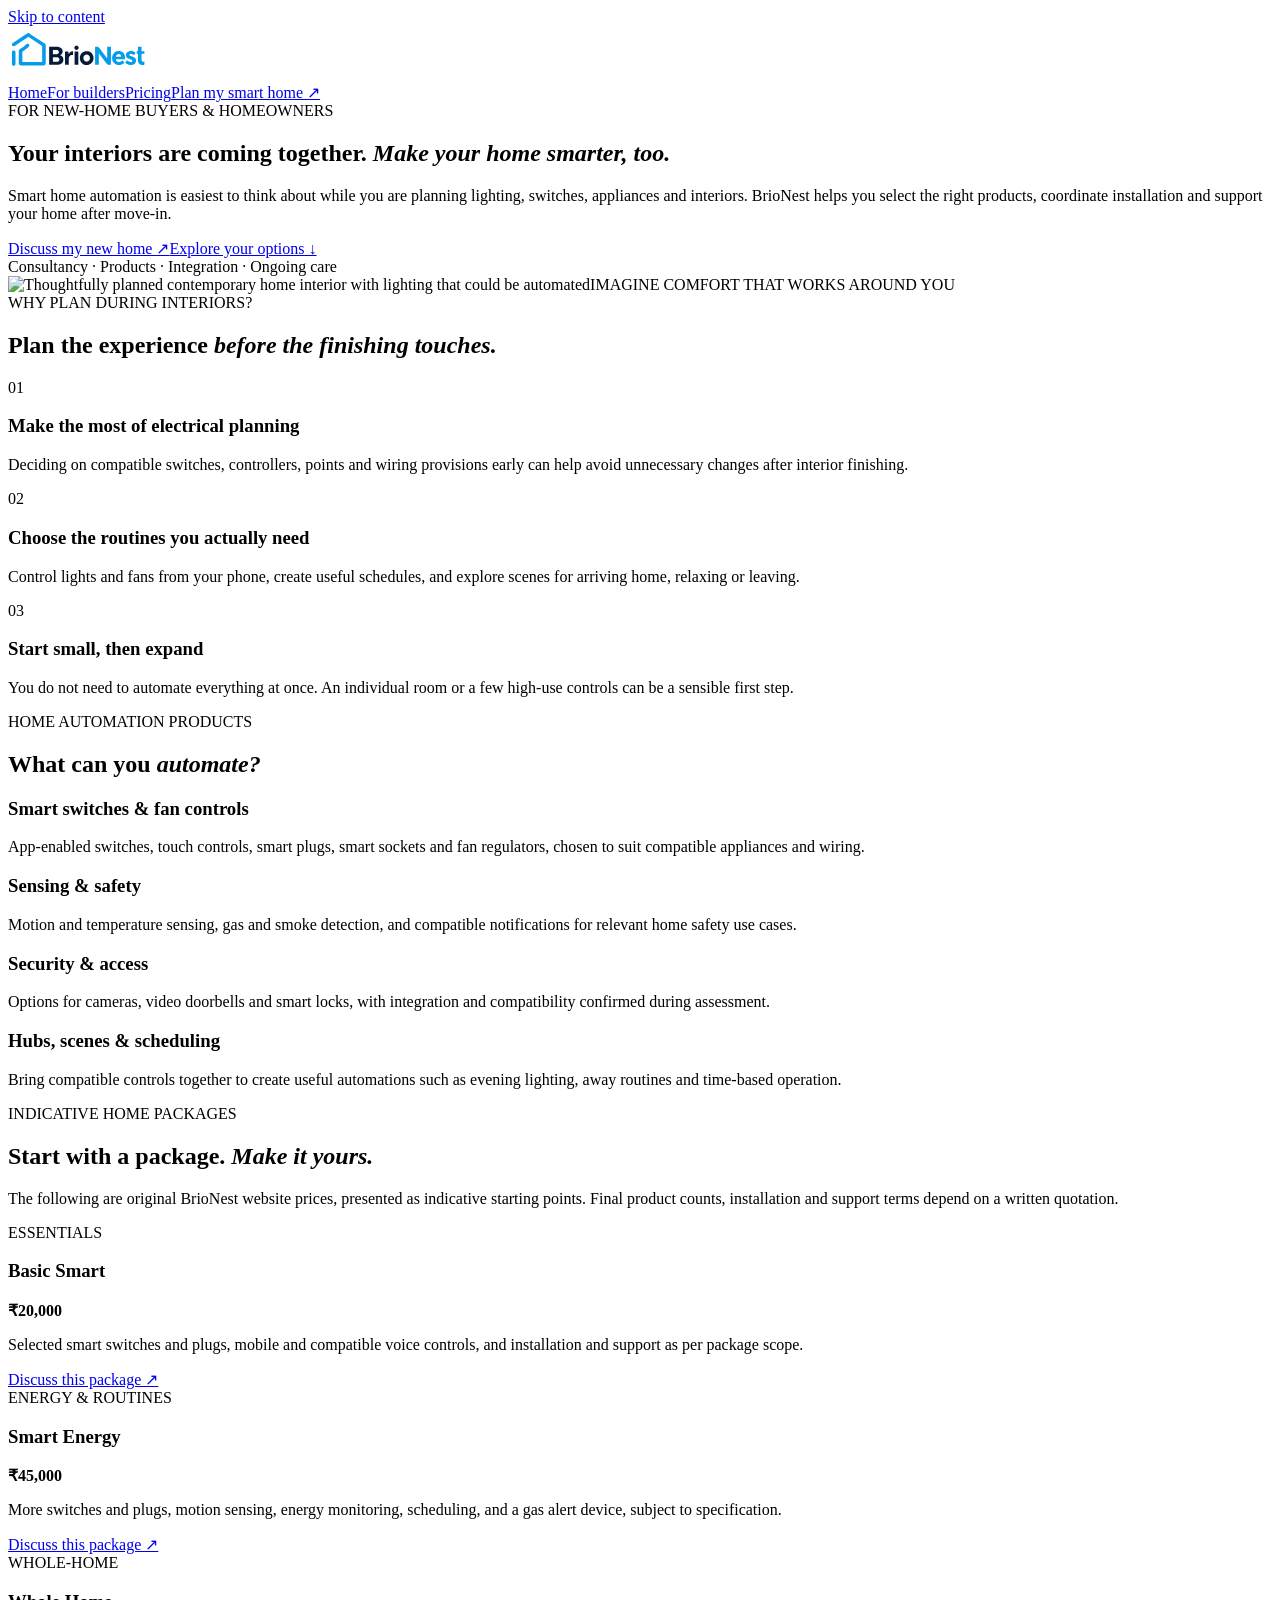
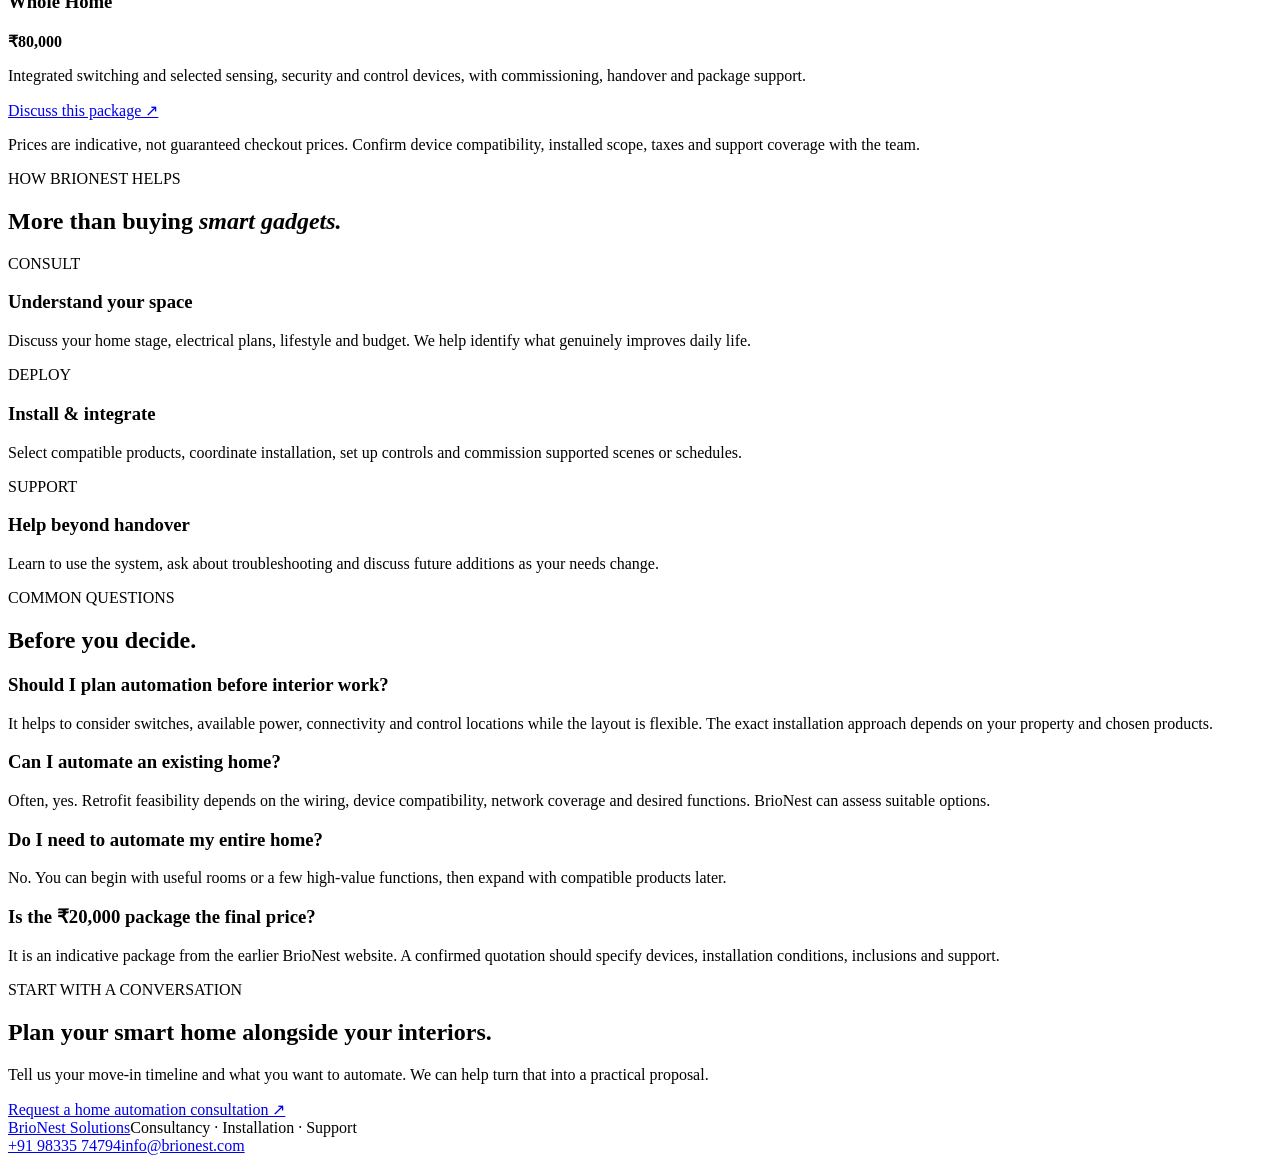
==== home-automation/index.html @ eeca2c8c "seo: create intent-specific home-automation/index.html" ====
<!doctype html>
<html lang="en"><head><meta charset="utf-8"><meta name="viewport" content="width=device-width,initial-scale=1">
<meta name="theme-color" content="#142c2b">
<title>Home Automation for New Homes & Interiors | BrioNest</title>
<meta name="description" content="Planning your new home or interiors? Explore smart switches, app control, lighting, sensors and professional home automation installation with BrioNest.">
<link rel="icon" href="../favicon.svg" type="image/svg+xml">
<link rel="preconnect" href="https://fonts.googleapis.com"><link rel="preconnect" href="https://fonts.gstatic.com" crossorigin>
<link href="https://fonts.googleapis.com/css2?family=DM+Sans:wght@400;500;600;700&family=Manrope:wght@400;500;600;700;800&family=Instrument+Serif:ital@0;1&display=swap" rel="stylesheet">
<link rel="stylesheet" href="../seo.css"></head>
<body>
<a class="skip" href="#content">Skip to content</a>
<header class="sub-header"><a class="logo" href="../" aria-label="BrioNest homepage"><img src="../brand-logo.svg" alt="BrioNest" width="140" height="53"></a><nav aria-label="Site navigation"><a href="../">Home</a><a href="../smart-ready-apartments/">For builders</a><a href="../#pricing">Pricing</a><a class="top-cta" href="../?audience=homeowner#contact">Plan my smart home ↗</a></nav></header>
<main id="content">
<section class="sub-hero"><div class="wrap sub-hero-grid"><div><div class="kicker">FOR NEW-HOME BUYERS & HOMEOWNERS</div><h1>Your interiors are coming together. <em>Make your home smarter, too.</em></h1><p>Smart home automation is easiest to think about while you are planning lighting, switches, appliances and interiors. BrioNest helps you select the right products, coordinate installation and support your home after move-in.</p><div class="actions"><a class="btn" href="../?audience=homeowner#contact">Discuss my new home ↗</a><a class="secondary" href="#starting-points">Explore your options ↓</a></div><div class="hint">Consultancy · Products · Integration · Ongoing care</div></div><div class="hero-visual"><img src="https://images.unsplash.com/photo-1600210492486-724fe5c67fb0?w=1200&q=85" alt="Thoughtfully planned contemporary home interior with lighting that could be automated" loading="eager"><span>IMAGINE COMFORT THAT WORKS AROUND YOU</span></div></div></section>
<section class="section white" id="why-plan"><div class="wrap"><div class="kicker">WHY PLAN DURING INTERIORS?</div><h2>Plan the experience <em>before the finishing touches.</em></h2><div class="three"><article><span class="number">01</span><h3>Make the most of electrical planning</h3><p>Deciding on compatible switches, controllers, points and wiring provisions early can help avoid unnecessary changes after interior finishing.</p></article><article><span class="number">02</span><h3>Choose the routines you actually need</h3><p>Control lights and fans from your phone, create useful schedules, and explore scenes for arriving home, relaxing or leaving.</p></article><article><span class="number">03</span><h3>Start small, then expand</h3><p>You do not need to automate everything at once. An individual room or a few high-use controls can be a sensible first step.</p></article></div></div></section>
<section class="section muted" id="starting-points"><div class="wrap"><div class="kicker">HOME AUTOMATION PRODUCTS</div><h2>What can you <em>automate?</em></h2><div class="two"><article><h3>Smart switches & fan controls</h3><p>App-enabled switches, touch controls, smart plugs, smart sockets and fan regulators, chosen to suit compatible appliances and wiring.</p></article><article><h3>Sensing & safety</h3><p>Motion and temperature sensing, gas and smoke detection, and compatible notifications for relevant home safety use cases.</p></article><article><h3>Security & access</h3><p>Options for cameras, video doorbells and smart locks, with integration and compatibility confirmed during assessment.</p></article><article><h3>Hubs, scenes & scheduling</h3><p>Bring compatible controls together to create useful automations such as evening lighting, away routines and time-based operation.</p></article></div></div></section>
<section class="section white" id="packages"><div class="wrap"><div class="kicker">INDICATIVE HOME PACKAGES</div><h2>Start with a package. <em>Make it yours.</em></h2><p class="intro">The following are original BrioNest website prices, presented as indicative starting points. Final product counts, installation and support terms depend on a written quotation.</p><div class="three pricing"><article><span class="number">ESSENTIALS</span><h3>Basic Smart</h3><strong>₹20,000</strong><p>Selected smart switches and plugs, mobile and compatible voice controls, and installation and support as per package scope.</p><a href="../?audience=homeowner#contact">Discuss this package ↗</a></article><article class="featured"><span class="number">ENERGY & ROUTINES</span><h3>Smart Energy</h3><strong>₹45,000</strong><p>More switches and plugs, motion sensing, energy monitoring, scheduling, and a gas alert device, subject to specification.</p><a href="../?audience=homeowner#contact">Discuss this package ↗</a></article><article><span class="number">WHOLE-HOME</span><h3>Whole Home</h3><strong>₹80,000</strong><p>Integrated switching and selected sensing, security and control devices, with commissioning, handover and package support.</p><a href="../?audience=homeowner#contact">Discuss this package ↗</a></article></div><p class="small">Prices are indicative, not guaranteed checkout prices. Confirm device compatibility, installed scope, taxes and support coverage with the team.</p></div></section>
<section class="section muted"><div class="wrap"><div class="kicker">HOW BRIONEST HELPS</div><h2>More than buying <em>smart gadgets.</em></h2><div class="three"><article><span class="number">CONSULT</span><h3>Understand your space</h3><p>Discuss your home stage, electrical plans, lifestyle and budget. We help identify what genuinely improves daily life.</p></article><article><span class="number">DEPLOY</span><h3>Install & integrate</h3><p>Select compatible products, coordinate installation, set up controls and commission supported scenes or schedules.</p></article><article><span class="number">SUPPORT</span><h3>Help beyond handover</h3><p>Learn to use the system, ask about troubleshooting and discuss future additions as your needs change.</p></article></div></div></section>
<section class="section white faq"><div class="wrap"><div class="kicker">COMMON QUESTIONS</div><h2>Before you decide.</h2><div class="questions"><div><h3>Should I plan automation before interior work?</h3><p>It helps to consider switches, available power, connectivity and control locations while the layout is flexible. The exact installation approach depends on your property and chosen products.</p></div><div><h3>Can I automate an existing home?</h3><p>Often, yes. Retrofit feasibility depends on the wiring, device compatibility, network coverage and desired functions. BrioNest can assess suitable options.</p></div><div><h3>Do I need to automate my entire home?</h3><p>No. You can begin with useful rooms or a few high-value functions, then expand with compatible products later.</p></div><div><h3>Is the ₹20,000 package the final price?</h3><p>It is an indicative package from the earlier BrioNest website. A confirmed quotation should specify devices, installation conditions, inclusions and support.</p></div></div></div></section>
<section class="bottom-cta"><div class="wrap"><div class="kicker">START WITH A CONVERSATION</div><h2>Plan your smart home alongside your interiors.</h2><p>Tell us your move-in timeline and what you want to automate. We can help turn that into a practical proposal.</p><a class="btn" href="../?audience=homeowner#contact">Request a home automation consultation ↗</a></div></section>
</main><footer class="sub-footer"><div class="wrap"><a href="../">BrioNest Solutions</a><span>Consultancy · Installation · Support</span><div><a href="tel:+919833574794">+91 98335 74794</a><a href="mailto:info@brionest.com">info@brionest.com</a></div></div></footer></body></html>
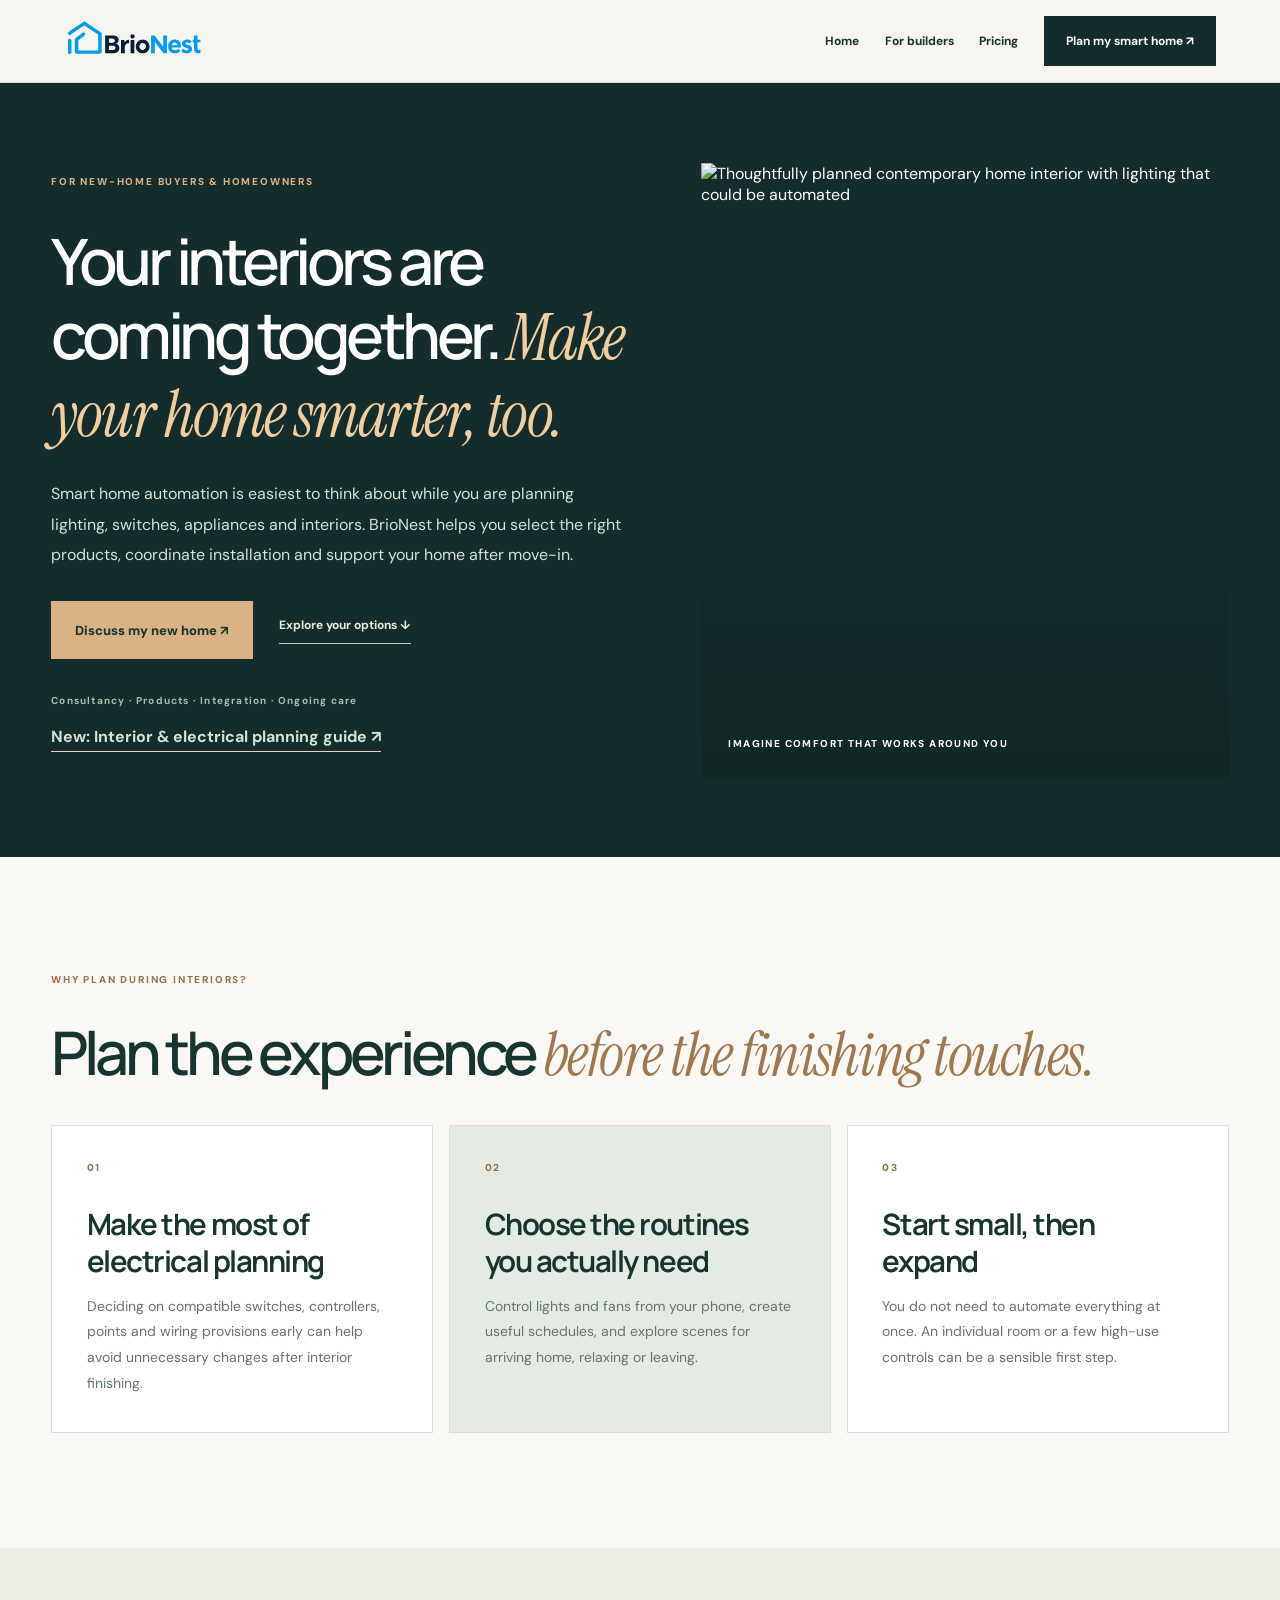
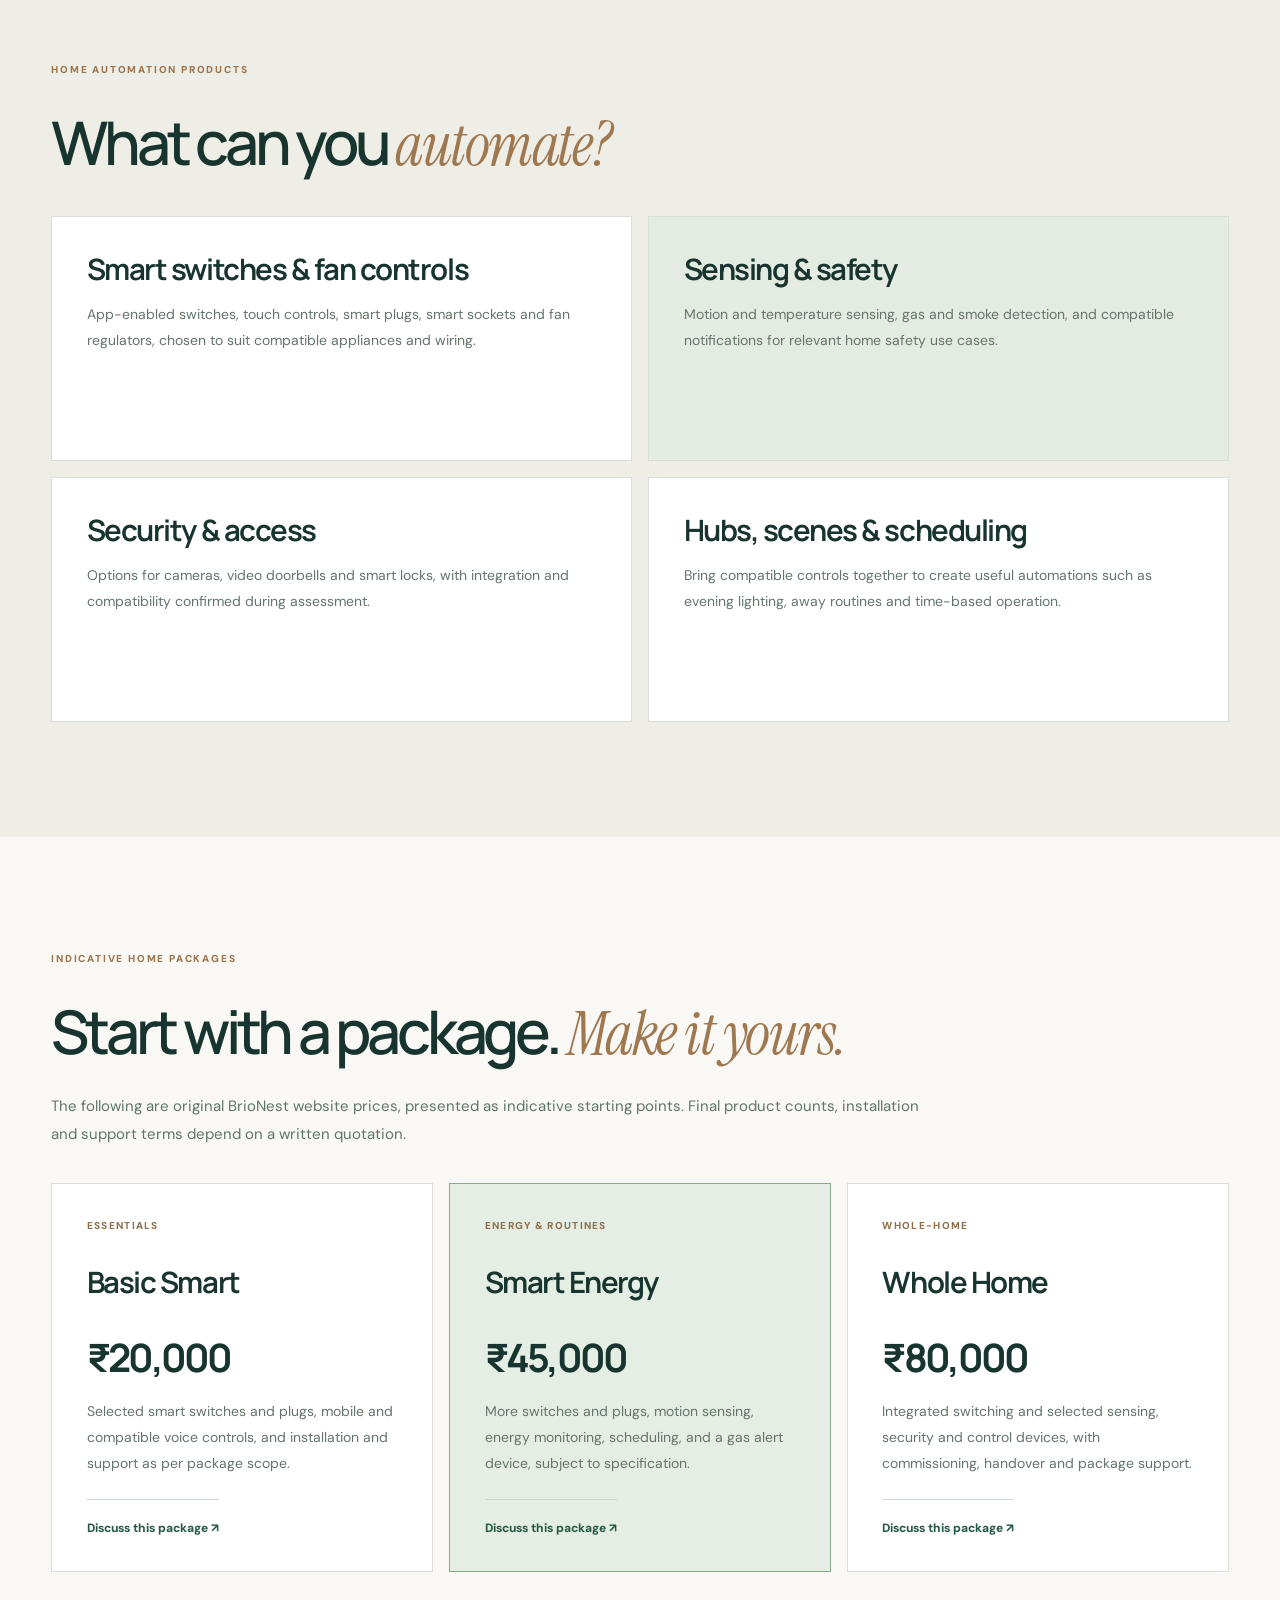
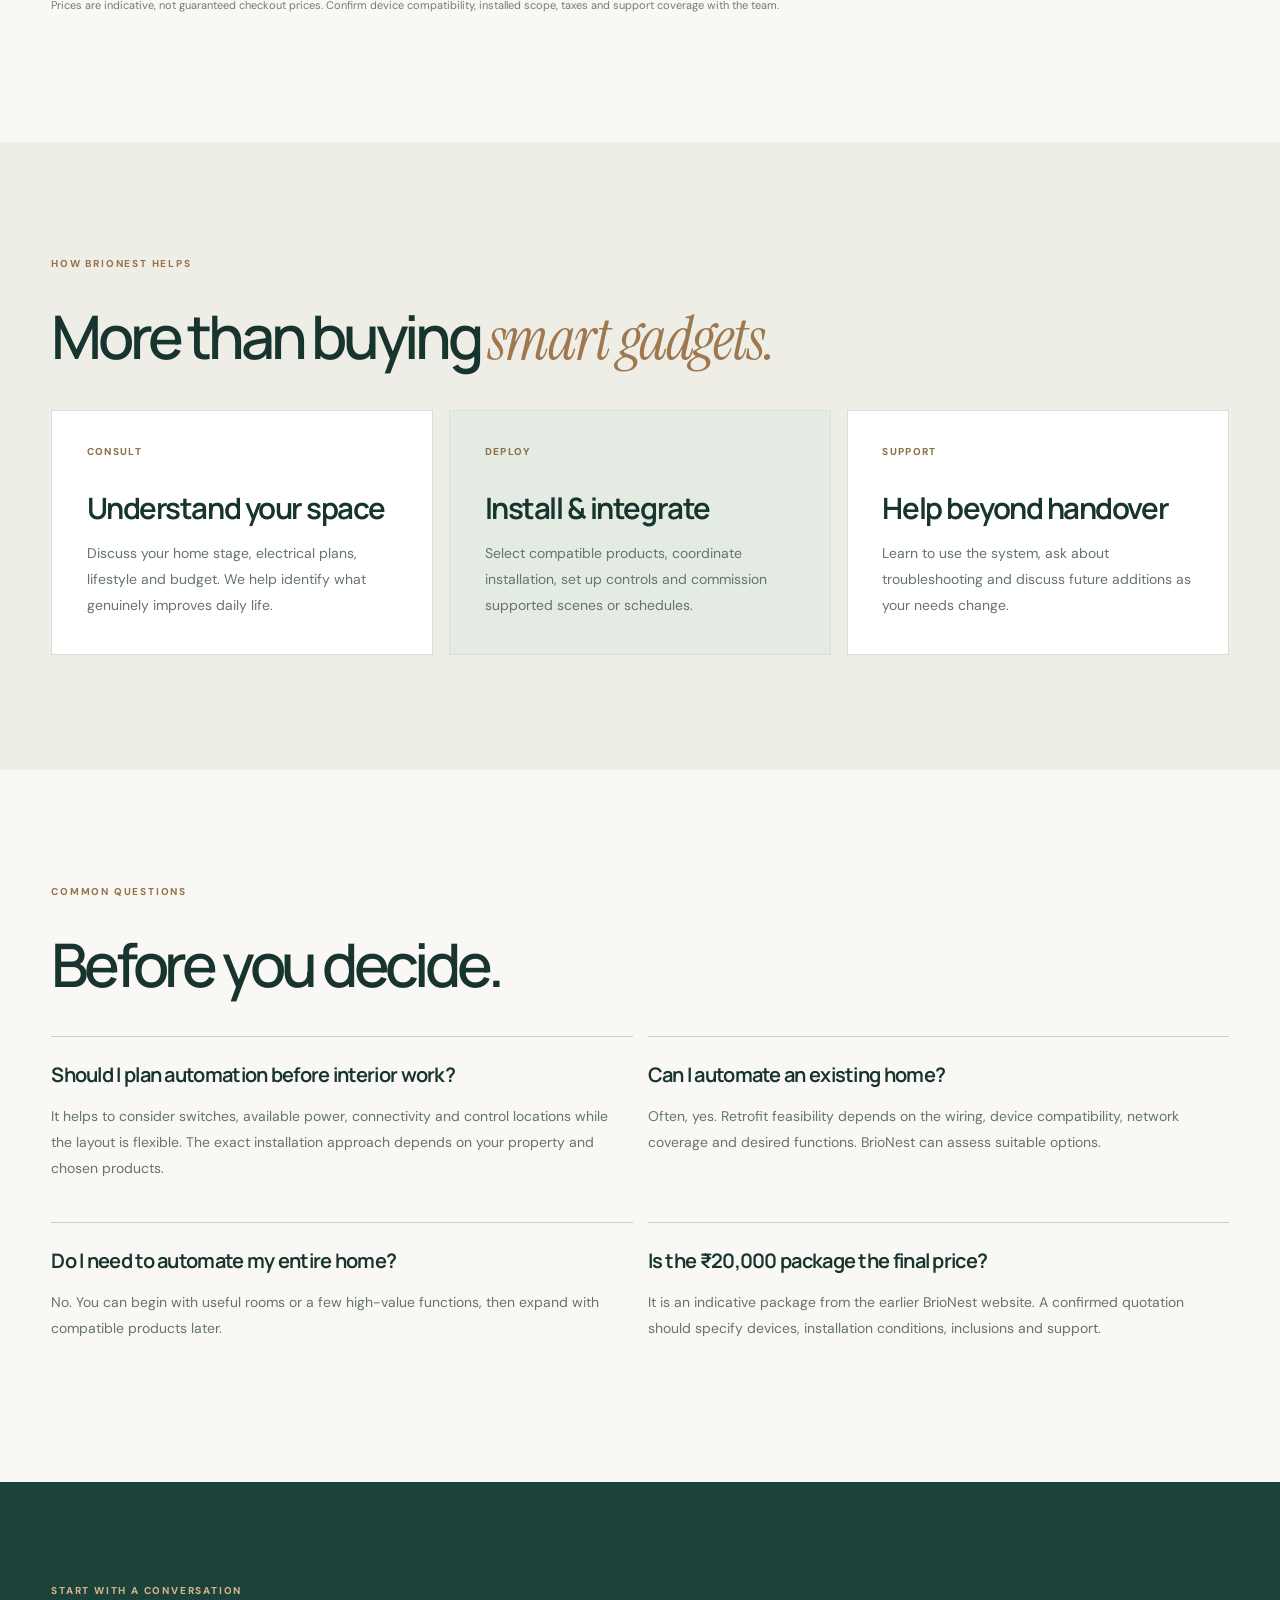
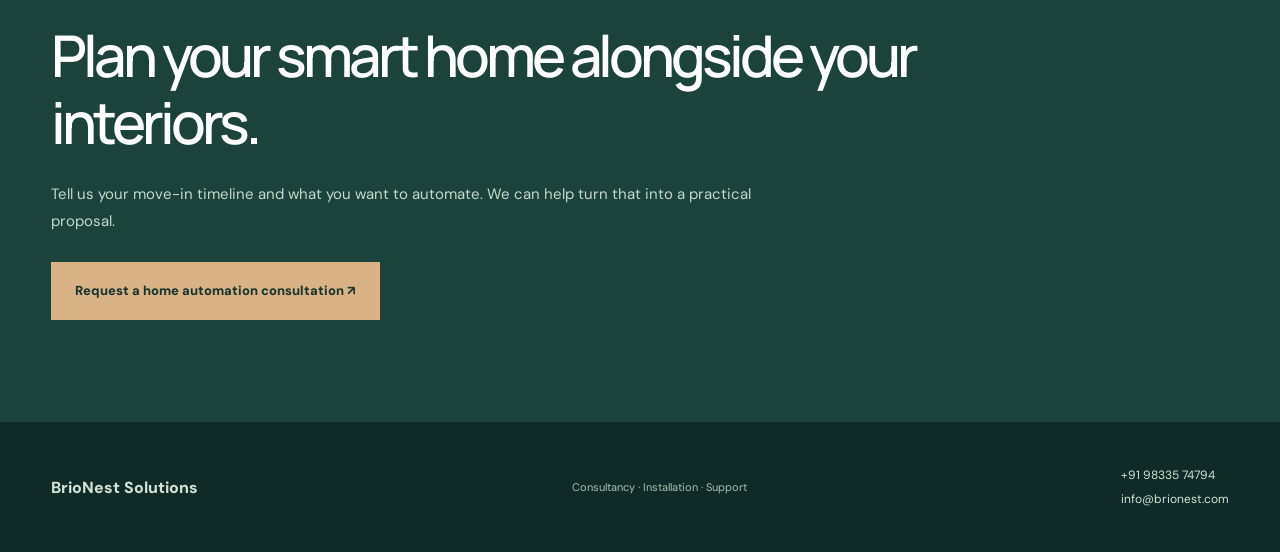
==== commit d477aead: "seo: link new interiors guide from homeowner service pillar" ====
--- a/home-automation/index.html
+++ b/home-automation/index.html
@@ -11,7 +11,7 @@
 <a class="skip" href="#content">Skip to content</a>
 <header class="sub-header"><a class="logo" href="../" aria-label="BrioNest homepage"><img src="../brand-logo.svg" alt="BrioNest" width="140" height="53"></a><nav aria-label="Site navigation"><a href="../">Home</a><a href="../smart-ready-apartments/">For builders</a><a href="../#pricing">Pricing</a><a class="top-cta" href="../?audience=homeowner#contact">Plan my smart home ↗</a></nav></header>
 <main id="content">
-<section class="sub-hero"><div class="wrap sub-hero-grid"><div><div class="kicker">FOR NEW-HOME BUYERS & HOMEOWNERS</div><h1>Your interiors are coming together. <em>Make your home smarter, too.</em></h1><p>Smart home automation is easiest to think about while you are planning lighting, switches, appliances and interiors. BrioNest helps you select the right products, coordinate installation and support your home after move-in.</p><div class="actions"><a class="btn" href="../?audience=homeowner#contact">Discuss my new home ↗</a><a class="secondary" href="#starting-points">Explore your options ↓</a></div><div class="hint">Consultancy · Products · Integration · Ongoing care</div></div><div class="hero-visual"><img src="https://images.unsplash.com/photo-1600210492486-724fe5c67fb0?w=1200&q=85" alt="Thoughtfully planned contemporary home interior with lighting that could be automated" loading="eager"><span>IMAGINE COMFORT THAT WORKS AROUND YOU</span></div></div></section>
+<section class="sub-hero"><div class="wrap sub-hero-grid"><div><div class="kicker">FOR NEW-HOME BUYERS & HOMEOWNERS</div><h1>Your interiors are coming together. <em>Make your home smarter, too.</em></h1><p>Smart home automation is easiest to think about while you are planning lighting, switches, appliances and interiors. BrioNest helps you select the right products, coordinate installation and support your home after move-in.</p><div class="actions"><a class="btn" href="../?audience=homeowner#contact">Discuss my new home ↗</a><a class="secondary" href="#starting-points">Explore your options ↓</a></div><div class="hint">Consultancy · Products · Integration · Ongoing care</div><p class="guide-link-inline"><a href="../guides/home-automation-before-interiors/">New: Interior & electrical planning guide ↗</a></p></div><div class="hero-visual"><img src="https://images.unsplash.com/photo-1600210492486-724fe5c67fb0?w=1200&q=85" alt="Thoughtfully planned contemporary home interior with lighting that could be automated" loading="eager"><span>IMAGINE COMFORT THAT WORKS AROUND YOU</span></div></div></section>
 <section class="section white" id="why-plan"><div class="wrap"><div class="kicker">WHY PLAN DURING INTERIORS?</div><h2>Plan the experience <em>before the finishing touches.</em></h2><div class="three"><article><span class="number">01</span><h3>Make the most of electrical planning</h3><p>Deciding on compatible switches, controllers, points and wiring provisions early can help avoid unnecessary changes after interior finishing.</p></article><article><span class="number">02</span><h3>Choose the routines you actually need</h3><p>Control lights and fans from your phone, create useful schedules, and explore scenes for arriving home, relaxing or leaving.</p></article><article><span class="number">03</span><h3>Start small, then expand</h3><p>You do not need to automate everything at once. An individual room or a few high-use controls can be a sensible first step.</p></article></div></div></section>
 <section class="section muted" id="starting-points"><div class="wrap"><div class="kicker">HOME AUTOMATION PRODUCTS</div><h2>What can you <em>automate?</em></h2><div class="two"><article><h3>Smart switches & fan controls</h3><p>App-enabled switches, touch controls, smart plugs, smart sockets and fan regulators, chosen to suit compatible appliances and wiring.</p></article><article><h3>Sensing & safety</h3><p>Motion and temperature sensing, gas and smoke detection, and compatible notifications for relevant home safety use cases.</p></article><article><h3>Security & access</h3><p>Options for cameras, video doorbells and smart locks, with integration and compatibility confirmed during assessment.</p></article><article><h3>Hubs, scenes & scheduling</h3><p>Bring compatible controls together to create useful automations such as evening lighting, away routines and time-based operation.</p></article></div></div></section>
 <section class="section white" id="packages"><div class="wrap"><div class="kicker">INDICATIVE HOME PACKAGES</div><h2>Start with a package. <em>Make it yours.</em></h2><p class="intro">The following are original BrioNest website prices, presented as indicative starting points. Final product counts, installation and support terms depend on a written quotation.</p><div class="three pricing"><article><span class="number">ESSENTIALS</span><h3>Basic Smart</h3><strong>₹20,000</strong><p>Selected smart switches and plugs, mobile and compatible voice controls, and installation and support as per package scope.</p><a href="../?audience=homeowner#contact">Discuss this package ↗</a></article><article class="featured"><span class="number">ENERGY & ROUTINES</span><h3>Smart Energy</h3><strong>₹45,000</strong><p>More switches and plugs, motion sensing, energy monitoring, scheduling, and a gas alert device, subject to specification.</p><a href="../?audience=homeowner#contact">Discuss this package ↗</a></article><article><span class="number">WHOLE-HOME</span><h3>Whole Home</h3><strong>₹80,000</strong><p>Integrated switching and selected sensing, security and control devices, with commissioning, handover and package support.</p><a href="../?audience=homeowner#contact">Discuss this package ↗</a></article></div><p class="small">Prices are indicative, not guaranteed checkout prices. Confirm device compatibility, installed scope, taxes and support coverage with the team.</p></div></section>
--- a/seo.css
+++ b/seo.css
@@ -0,0 +1,17 @@
+:root{--pine:#142c2b;--ink:#18342e;--cream:#f7f5ef;--paper:#eeeae0;--gold:#d9b286;--soft:#60756a;--line:#d3d9d0;--sans:"DM Sans",Arial,sans-serif;--display:Manrope,Arial,sans-serif;--serif:"Instrument Serif",Georgia,serif}*,*:before,*:after{box-sizing:border-box}html{scroll-behavior:smooth;scroll-padding-top:84px}body{margin:0;background:var(--cream);color:var(--ink);font-family:var(--sans);-webkit-font-smoothing:antialiased}a{color:inherit;text-decoration:none}img{display:block;max-width:100%;width:100%}:focus-visible{outline:3px solid #ad7e40;outline-offset:3px}.skip{position:absolute;top:-100px;left:16px;background:white;padding:13px;z-index:100}.skip:focus{top:5px}.wrap{width:calc(100% - clamp(40px,8vw,140px));max-width:1400px;margin:auto}.sub-header{height:83px;padding:0 clamp(22px,5vw,75px);display:flex;justify-content:space-between;align-items:center;gap:25px;background:#f7f5efee;border-bottom:1px solid #d9dfd7;position:sticky;top:0;z-index:30;backdrop-filter:blur(14px)}.logo{width:140px;flex-shrink:0}.logo img{width:100%;height:auto;max-height:58px;object-fit:contain}.sub-header nav{display:flex;gap:clamp(13px,2vw,32px);align-items:center}.sub-header nav a{font-size:12px;font-weight:700;white-space:nowrap}.sub-header nav a:hover{color:#9b724b}.sub-header .top-cta{background:var(--pine);color:#fff;padding:17px 22px}.sub-hero{background:var(--pine);color:#fff;padding:80px 0}.sub-hero.builder{background:#183d36}.sub-hero-grid{display:grid;grid-template-columns:1fr .92fr;align-items:center;gap:clamp(35px,6vw,100px)}.kicker{font-size:10px;font-weight:800;letter-spacing:1.8px;color:#9c724a}.sub-hero .kicker,.bottom-cta .kicker{color:var(--gold)}h1,h2,h3,p{margin-top:0}h1,h2,h3{font-family:var(--display)}h1,h2{font-weight:550;letter-spacing:-.07em}h1 em,h2 em{font-family:var(--serif);font-weight:400;letter-spacing:-.025em}h1{font-size:clamp(48px,5vw,82px);line-height:1.16;margin:36px 0 27px}h1 em{color:#f1ce9f}h2{font-size:clamp(39px,4.7vw,71px);line-height:1.16;margin:32px 0 36px}h2 em{color:#a07850}.sub-hero p{font-size:16px;line-height:1.9;max-width:610px;color:#d5e2d9}.actions{display:flex;flex-wrap:wrap;align-items:center;gap:26px;margin:31px 0}.btn{display:inline-flex;background:var(--gold);color:var(--ink);padding:20px 24px;min-height:58px;align-items:center;justify-content:center;font-weight:800;font-size:13px;transition:transform .25s,background .25s}.btn:hover{transform:translateY(-3px);background:#efd0a8}.secondary{font-weight:700;font-size:12px;color:#e7eadd;border-bottom:1px solid #bdc9bf;padding-bottom:10px}.hint{font-size:10px;letter-spacing:1.2px;color:#a9bfb2;margin-top:34px;font-weight:700;line-height:1.6}.hero-visual{height:clamp(430px,48vw,650px);position:relative;overflow:hidden}.hero-visual img{height:100%;object-fit:cover}.hero-visual:after{content:"";position:absolute;inset:0;background:linear-gradient(0deg,#0e2523a3,transparent 46%)}.hero-visual>span{position:absolute;z-index:1;left:27px;bottom:25px;right:20px;color:#fff;font-size:10px;letter-spacing:1.4px;font-weight:800;line-height:1.6}.section{padding:clamp(90px,9vw,135px) 0}.white{background:#f9f8f4}.muted{background:#eeede6}.section .intro{max-width:880px;line-height:1.85;color:var(--soft);font-size:15px;margin:-12px 0 35px}.three{display:grid;grid-template-columns:repeat(3,minmax(0,1fr));gap:16px}.two{display:grid;grid-template-columns:repeat(2,minmax(0,1fr));gap:16px}.three article,.two article{padding:clamp(24px,2.7vw,38px);background:#fff;border:1px solid #d9ded6;min-height:245px;display:flex;flex-direction:column;align-items:flex-start}.three article:nth-child(2),.two article:nth-child(2){background:#e4ebe2}.number{color:#8d6f4b;font-size:10px;font-weight:800;letter-spacing:1.3px;margin-bottom:32px}.three h3,.two h3{font:650 clamp(24px,2.3vw,33px)/1.25 var(--display);letter-spacing:-.05em;margin:0 0 14px}.three p,.two p,.questions p{font-size:14px;color:#65756b;line-height:1.85;margin-bottom:0}.two article ul{padding-left:22px;color:#526f61;font-size:13px;line-height:2;margin-top:19px}.pricing article{min-height:350px}.pricing article.featured{background:#e5eee4;border:1px solid #86aa8b}.pricing strong{font:700 39px var(--display);letter-spacing:-.07em;margin:15px 0}.pricing article p{margin-bottom:auto}.pricing a{border-top:1px solid #cbd7ca;font-size:12px;font-weight:800;color:#255b45;margin-top:23px;padding-top:20px}.small{font-size:11px;line-height:1.8;color:#6f7e72;margin-top:24px;max-width:950px}.inline-link{display:inline-block;margin-top:33px;padding-bottom:8px;border-bottom:1px solid var(--pine);font-size:13px;font-weight:800}.faq .questions{display:grid;grid-template-columns:repeat(2,minmax(0,1fr));gap:15px}.questions>div{border-top:1px solid #c4d0c3;padding:24px 15px 25px 0}.questions h3{font:650 20px/1.4 var(--display);letter-spacing:-.035em;margin-bottom:15px}.bottom-cta{background:#1b433b;padding:clamp(80px,8vw,130px) 0;color:white}.bottom-cta h2{font-size:clamp(40px,4.5vw,70px);max-width:900px;margin:25px 0}.bottom-cta>div>p{color:#c4d9cc;max-width:700px;line-height:1.8;font-size:15px;margin-bottom:27px}.sub-footer{background:#102b27;color:#d3e1d5;padding:45px 0}.sub-footer .wrap{display:flex;align-items:center;justify-content:space-between;gap:25px}.sub-footer .wrap>a{font-weight:800}.sub-footer span{font-size:11px;color:#a7c2b1}.sub-footer .wrap>div{display:flex;flex-direction:column;gap:8px;font-size:12px}a:hover{text-underline-offset:5px}@media(max-width:1000px){.sub-hero-grid{grid-template-columns:1fr}.hero-visual{height:470px}.sub-hero{padding:68px 0}.three article,.two article{min-height:0}.pricing article{min-height:345px}}@media(max-width:760px){.sub-header{height:76px;padding:0 22px}.sub-header nav>a:not(.top-cta){display:none}.sub-header .top-cta{padding:13px 15px;font-size:11px}.logo{width:116px}.wrap{width:calc(100% - 42px)}.sub-hero{padding:60px 0}.sub-hero h1{font-size:clamp(47px,9vw,68px)}.hero-visual{height:390px}.three,.two,.faq .questions{grid-template-columns:1fr}.three article,.two article,.pricing article{min-height:0}.number{margin-bottom:22px}.pricing strong{font-size:36px}.sub-footer .wrap{flex-wrap:wrap}.sub-footer span{display:none}}@media(max-width:420px){.sub-header .top-cta{font-size:10px;padding:12px}.sub-hero h1{font-size:43px}.actions{flex-direction:column;align-items:stretch}.actions .secondary{align-self:flex-start}.hero-visual{height:320px}}@media(prefers-reduced-motion:reduce){html{scroll-behavior:auto}*,*:before,*:after{transition:none!important;animation:none!important}}
+/* Practical educational guide styling: accessible scan-friendly content. */
+.guide-lead{font-size:17px;line-height:1.95;color:#53685a;max-width:950px}
+.guide-lead strong{color:#214c3c}
+.guide-closing{margin-top:36px}
+.guide-toc{margin-top:37px;padding:24px 29px;border:1px solid #cad5cb;background:#eef2e9;display:flex;align-items:center;gap:13px 23px;flex-wrap:wrap}
+.guide-toc strong{color:#927044;font-size:10px;letter-spacing:1.2px;font-weight:800;margin-right:5px}
+.guide-toc a{font-size:12px;color:#245c46;font-weight:700;text-decoration:underline;text-decoration-color:#a0b8a4;text-underline-offset:5px}
+.guide-toc a:hover{color:#a2743c}
+.guide-checklist{margin-top:30px;background:#183e34;color:#fff;padding:clamp(26px,4vw,50px)}
+.guide-checklist h3{font:650 clamp(24px,2.6vw,36px)/1.35 var(--display);letter-spacing:-.045em;margin-bottom:25px}
+.guide-checklist ul{display:grid;grid-template-columns:repeat(2,minmax(0,1fr));gap:14px 35px;list-style:none;padding:0;margin:0}
+.guide-checklist li{font-size:13px;line-height:1.75;color:#dce7df;position:relative;padding-left:24px}
+.guide-checklist li:before{content:"✓";position:absolute;left:0;top:0;color:#f1c990;font-weight:800}
+.guide-link-inline{margin:13px 0;font-size:12px;line-height:1.75;color:#e9d4b8;font-weight:700}
+.guide-link-inline a{border-bottom:1px solid #e9d4b8;padding-bottom:4px}
+@media(max-width:760px){.guide-toc{flex-direction:column;align-items:flex-start;padding:22px}.guide-checklist ul{grid-template-columns:1fr}.guide-lead{font-size:15px}}
